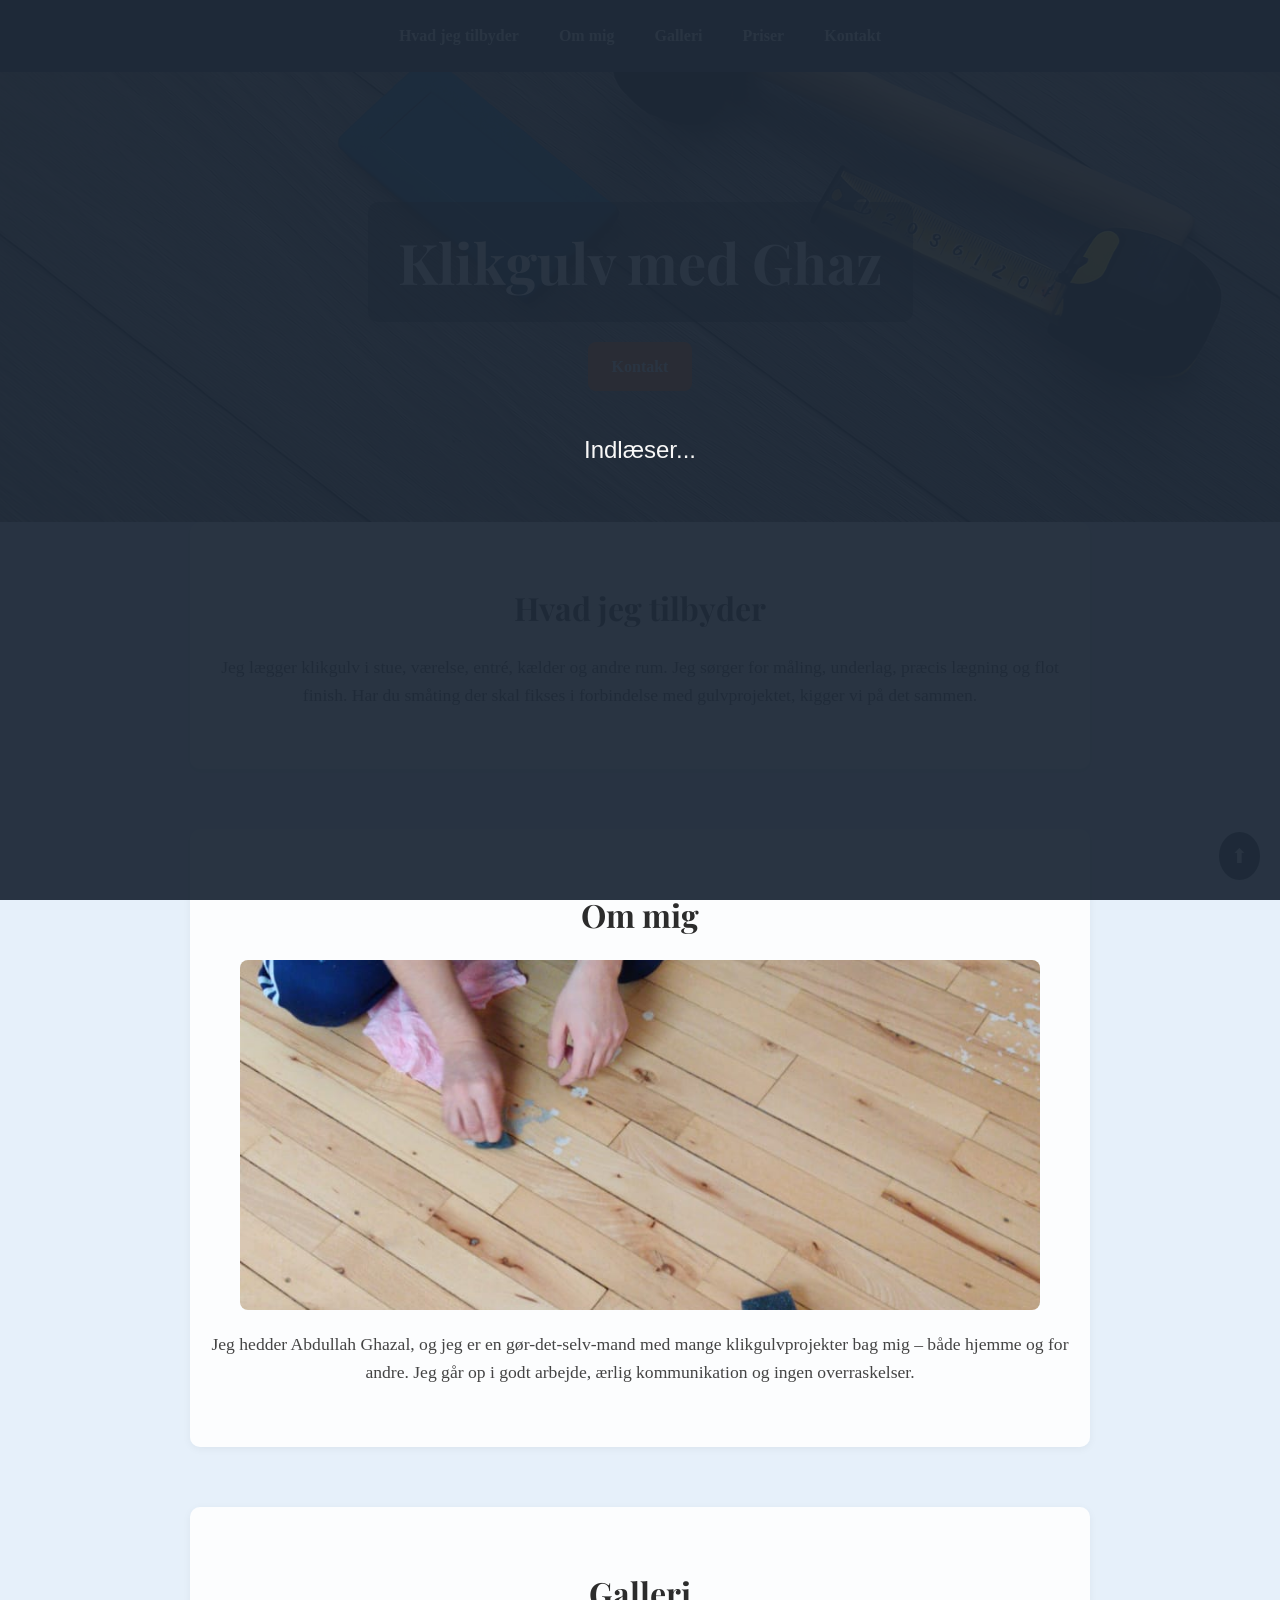
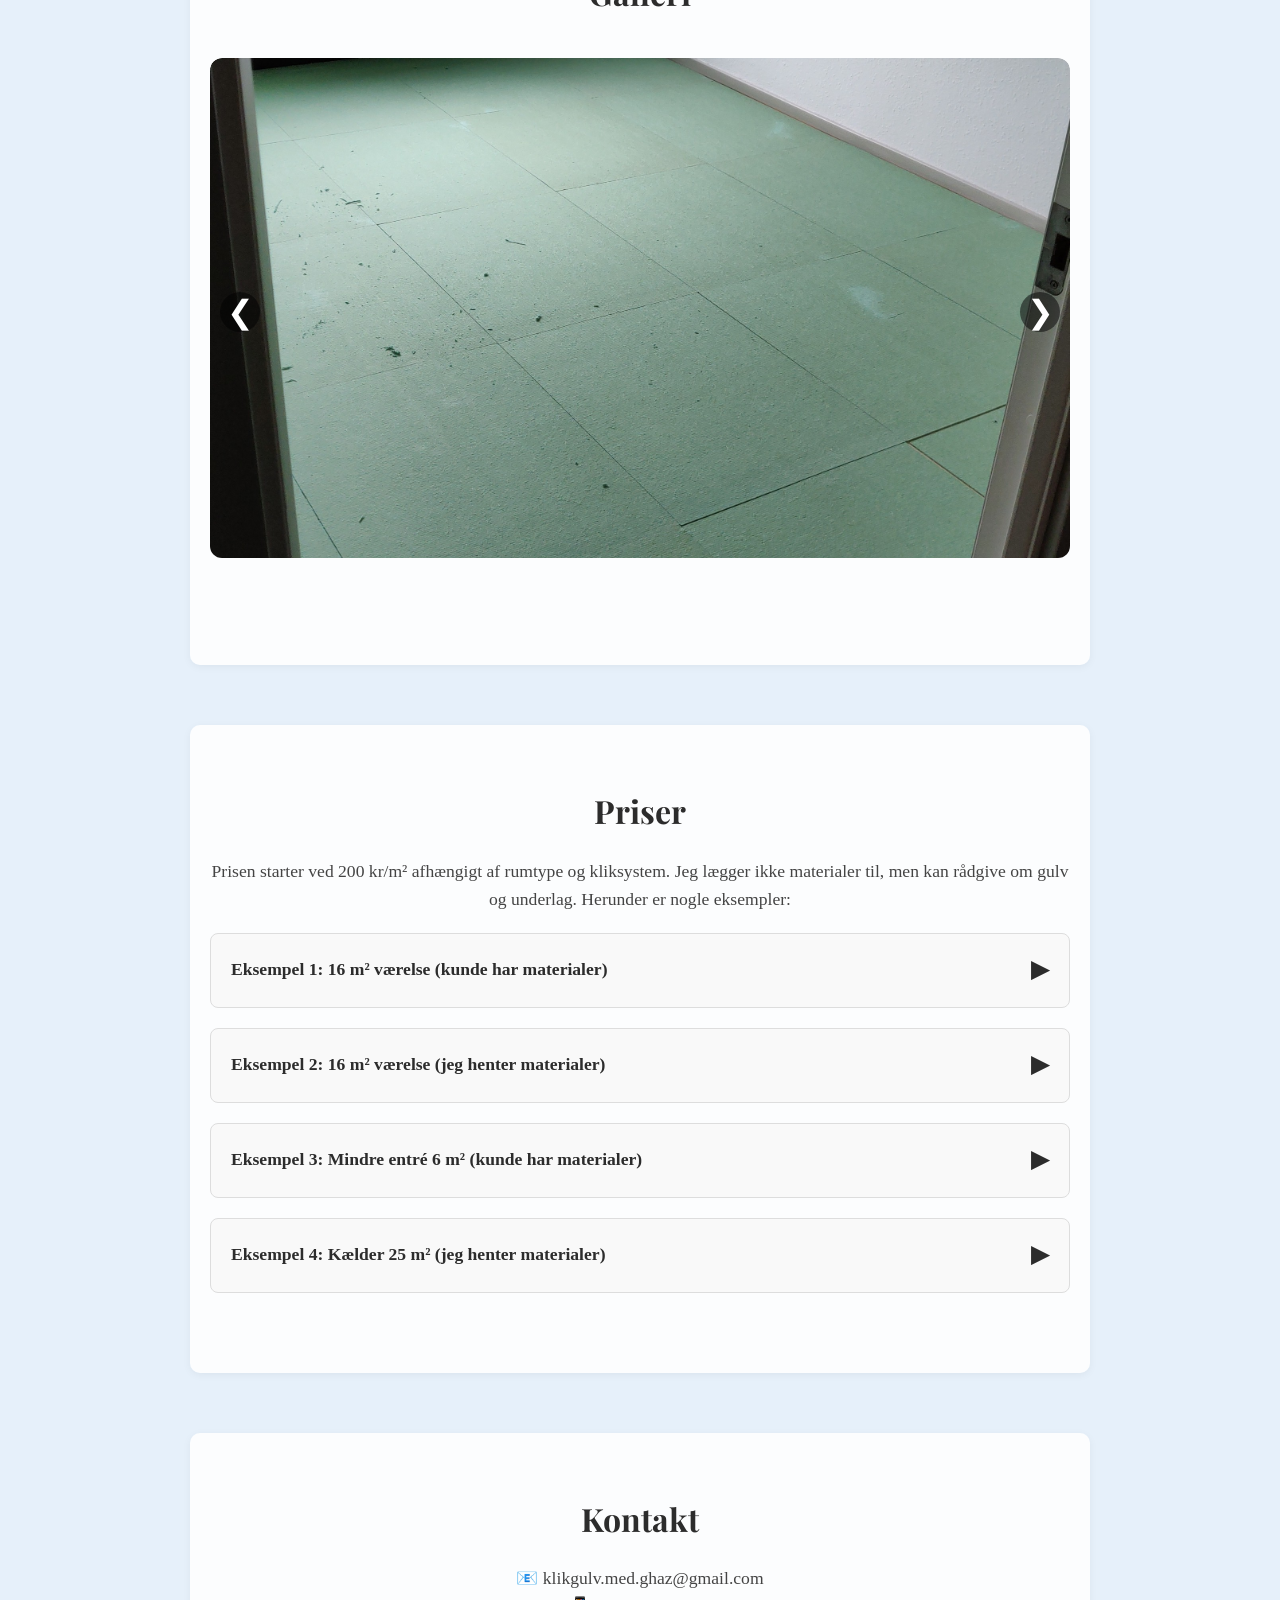
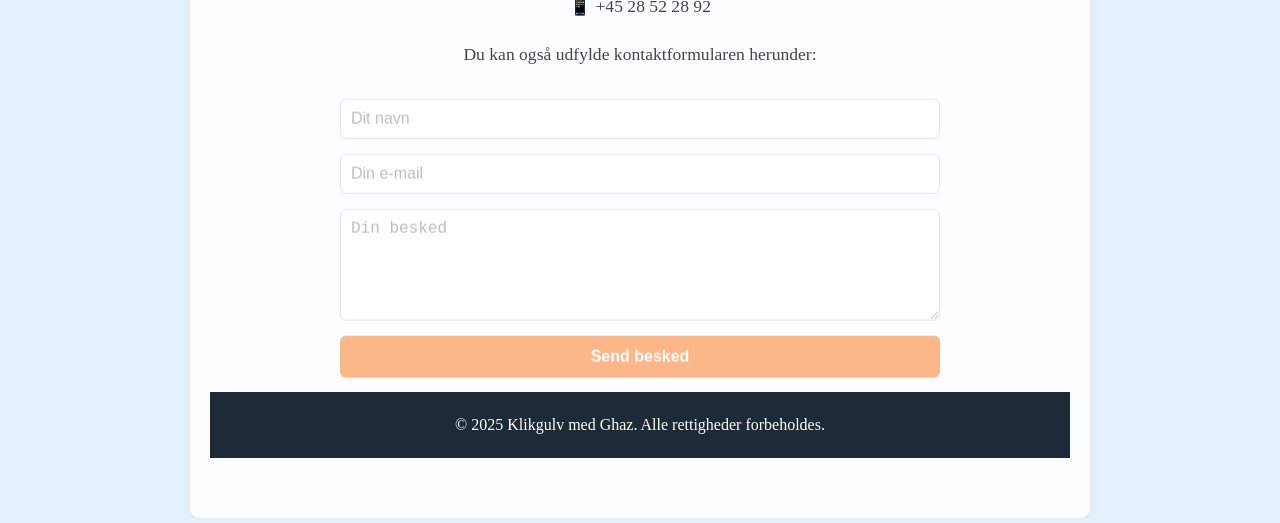
==== tak.html @ 60ba21ff "Update tak.html" ====
<!DOCTYPE html>
<html lang="da">
<head>
  <meta charset="UTF-8" />
  <meta name="viewport" content="width=device-width, initial-scale=1.0" />
  <meta name="description" content="Tak for din besked. Vi vender tilbage hurtigst muligt. Klikgulv med Ghaz – professionel gulvlægning.">
<meta name="robots" content="noindex, nofollow">
<meta property="og:title" content="Tak for din besked – Klikgulv med Ghaz">
<meta property="og:description" content="Vi vender tilbage hurtigst muligt.">
<meta property="og:type" content="website">
<meta property="og:image" content="https://ditdomæne.dk/Gulv/vartækt.jpg"> <!-- Opdater URL -->
<meta property="og:url" content="https://ditdomæne.dk/tak.html"> <!-- Opdater URL -->
  <link rel="icon" type="image/png" href="favicon.png">


  <title>Tak for din besked</title>
  
  <!-- Skrifttype og favicon (tilføj evt. din egen favicon) -->
  <link rel="icon" type="image/png" href="favicon.png" />
  <link rel="preconnect" href="https://fonts.googleapis.com" />
  <link rel="preconnect" href="https://fonts.gstatic.com" crossorigin />
  <link href="https://fonts.googleapis.com/css2?family=Inter:wght@400;700&display=swap" rel="stylesheet" />

  <style>
    * {
      margin: 0;
      padding: 0;
      box-sizing: border-box;
    }

    html {
      scroll-behavior: smooth;
    }

    body {
      background-color: #e6f0fa;
      color: #2c2c2c;
      font-family: 'Inter', sans-serif;
      line-height: 1.6;
      display: flex;
      flex-direction: column;
      min-height: 100vh;
      justify-content: center;
      align-items: center;
      text-align: center;
      padding: 40px 20px;
    }

    h1 {
      font-size: 2.5rem;
      margin-bottom: 20px;
      color: green;
    }

    p {
      font-size: 1.2rem;
      margin-bottom: 30px;
    }

    a.button {
      padding: 12px 24px;
      background-color: #ff6600;
      color: white;
      text-decoration: none;
      border-radius: 6px;
      font-weight: bold;
      transition: background 0.2s ease;
    }

    a.button:hover {
      background-color: #e65c00;
    }

    footer {
      margin-top: auto;
      font-size: 0.9rem;
      padding-top: 60px;
    }
    <style>
  /* ... eksisterende styles ... */

  @media (max-width: 600px) {
    h1 {
      font-size: 1.8rem;
    }

    p {
      font-size: 1rem;
    }

    a.button {
      font-size: 1rem;
      padding: 10px 20px;
    }

    body {
      padding: 20px;
    }
  }
</style>
  <meta http-equiv="refresh" content="5; url=index.html">

</head>
<body>

  <h1>Tak for din besked!</h1>
  <p>Jeg vender tilbage hurtigst muligt.</p>
  <a href="index.html" class="button">Tilbage til forsiden</a>

  <footer>
    &copy; 2025 Klikgulv med Ghaz. Alle rettigheder forbeholdes.
  </footer>
<p style="text-align: center; margin-top: 20px;">Du bliver sendt tilbage til forsiden om lidt...</p>

<script>
  setTimeout(() => {
    window.location.href = "index.html";
  }, 1000);
</script>

</body>
</html>

</body>
</html>
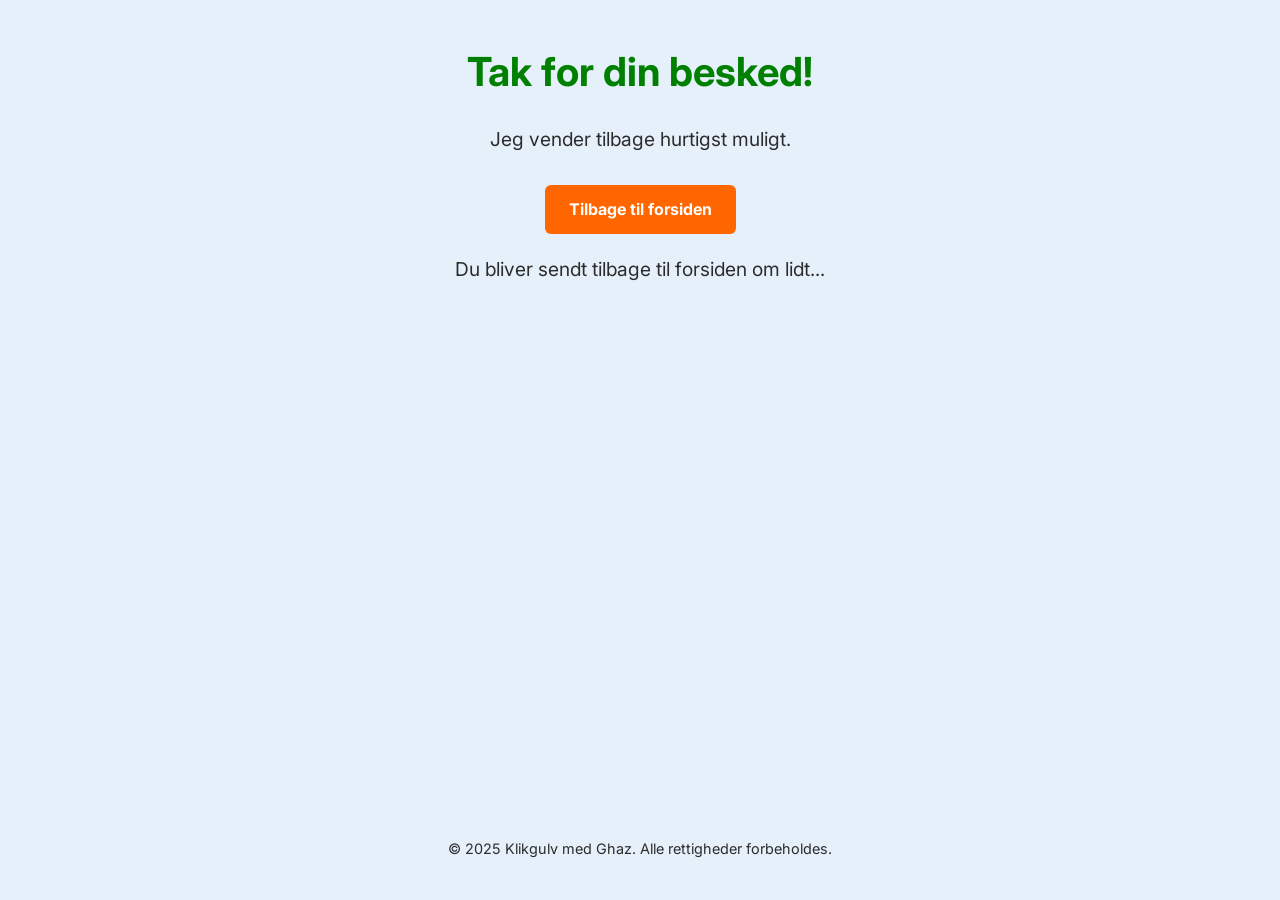
==== commit 512c0a21: "Update tak.html" ====
--- a/tak.html
+++ b/tak.html
@@ -4,18 +4,15 @@
   <meta charset="UTF-8" />
   <meta name="viewport" content="width=device-width, initial-scale=1.0" />
   <meta name="description" content="Tak for din besked. Vi vender tilbage hurtigst muligt. Klikgulv med Ghaz – professionel gulvlægning.">
-<meta name="robots" content="noindex, nofollow">
-<meta property="og:title" content="Tak for din besked – Klikgulv med Ghaz">
-<meta property="og:description" content="Vi vender tilbage hurtigst muligt.">
-<meta property="og:type" content="website">
-<meta property="og:image" content="https://ditdomæne.dk/Gulv/vartækt.jpg"> <!-- Opdater URL -->
-<meta property="og:url" content="https://ditdomæne.dk/tak.html"> <!-- Opdater URL -->
-  <link rel="icon" type="image/png" href="favicon.png">
-
+  <meta name="robots" content="noindex, nofollow">
+  <meta property="og:title" content="Tak for din besked – Klikgulv med Ghaz">
+  <meta property="og:description" content="Vi vender tilbage hurtigst muligt.">
+  <meta property="og:type" content="website">
+  <meta property="og:image" content="https://ditdomæne.dk/Gulv/vartækt.jpg"> <!-- Opdater URL -->
+  <meta property="og:url" content="https://ditdomæne.dk/tak.html">
+  <meta http-equiv="refresh" content="5; url=index.html">
 
   <title>Tak for din besked</title>
-  
-  <!-- Skrifttype og favicon (tilføj evt. din egen favicon) -->
   <link rel="icon" type="image/png" href="favicon.png" />
   <link rel="preconnect" href="https://fonts.googleapis.com" />
   <link rel="preconnect" href="https://fonts.gstatic.com" crossorigin />
@@ -76,30 +73,26 @@
       font-size: 0.9rem;
       padding-top: 60px;
     }
-    <style>
-  /* ... eksisterende styles ... */
 
-  @media (max-width: 600px) {
-    h1 {
-      font-size: 1.8rem;
+    @media (max-width: 600px) {
+      h1 {
+        font-size: 1.8rem;
+      }
+
+      p {
+        font-size: 1rem;
+      }
+
+      a.button {
+        font-size: 1rem;
+        padding: 10px 20px;
+      }
+
+      body {
+        padding: 20px;
+      }
     }
-
-    p {
-      font-size: 1rem;
-    }
-
-    a.button {
-      font-size: 1rem;
-      padding: 10px 20px;
-    }
-
-    body {
-      padding: 20px;
-    }
-  }
-</style>
-  <meta http-equiv="refresh" content="5; url=index.html">
-
+  </style>
 </head>
 <body>
 
@@ -107,19 +100,11 @@
   <p>Jeg vender tilbage hurtigst muligt.</p>
   <a href="index.html" class="button">Tilbage til forsiden</a>
 
+  <p style="text-align: center; margin-top: 20px;">Du bliver sendt tilbage til forsiden om lidt...</p>
+
   <footer>
     &copy; 2025 Klikgulv med Ghaz. Alle rettigheder forbeholdes.
   </footer>
-<p style="text-align: center; margin-top: 20px;">Du bliver sendt tilbage til forsiden om lidt...</p>
-
-<script>
-  setTimeout(() => {
-    window.location.href = "index.html";
-  }, 1000);
-</script>
 
 </body>
 </html>
-
-</body>
-</html>
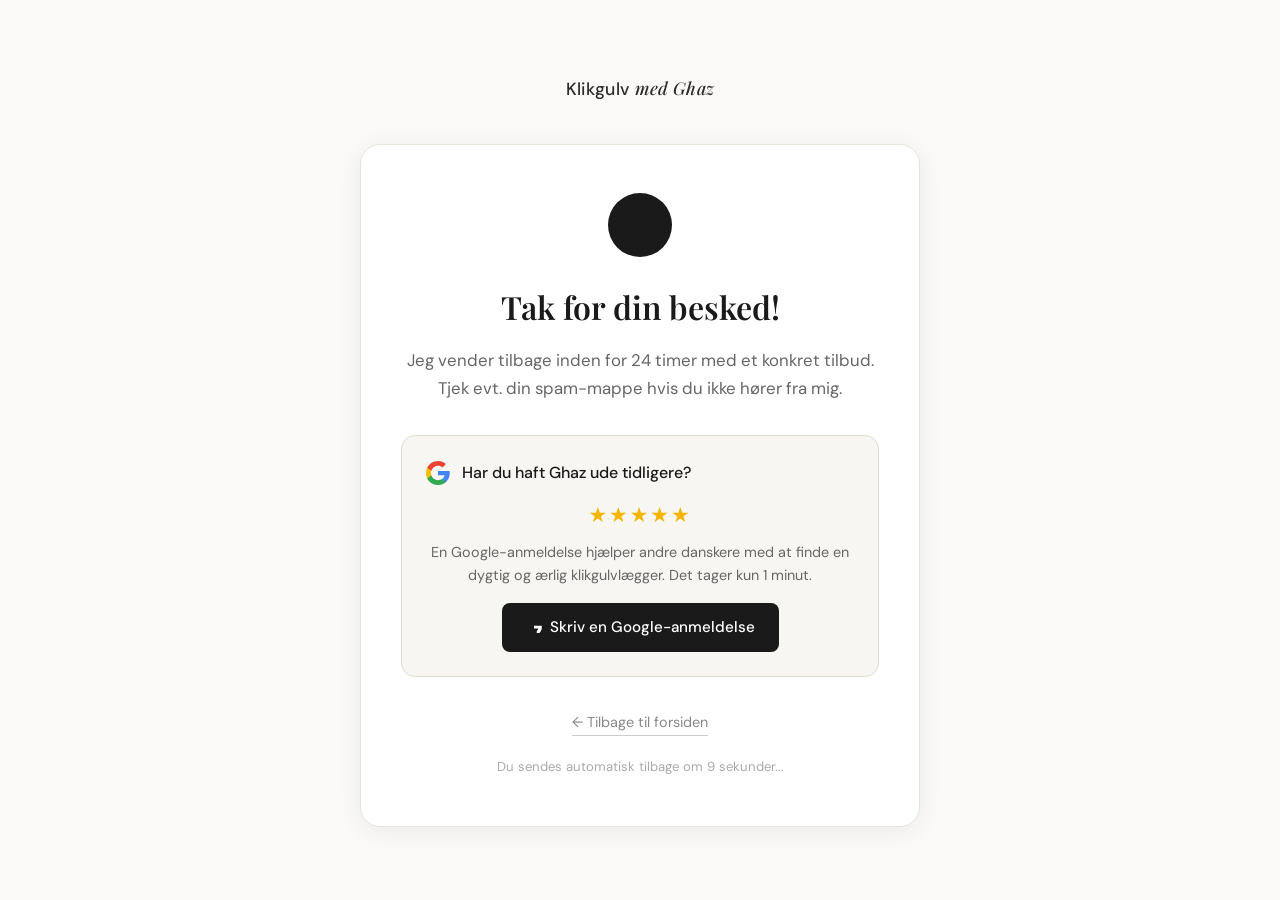
==== commit afc7d992: "Redesign tak.html med Google anmeldelse opfordring og matchende design" ====
--- a/tak.html
+++ b/tak.html
@@ -1,110 +1,192 @@
 <!DOCTYPE html>
 <html lang="da">
 <head>
-  <meta charset="UTF-8" />
-  <meta name="viewport" content="width=device-width, initial-scale=1.0" />
-  <meta name="description" content="Tak for din besked. Vi vender tilbage hurtigst muligt. Klikgulv med Ghaz – professionel gulvlægning.">
-  <meta name="robots" content="noindex, nofollow">
-  <meta property="og:title" content="Tak for din besked – Klikgulv med Ghaz">
-  <meta property="og:description" content="Vi vender tilbage hurtigst muligt.">
-  <meta property="og:type" content="website">
-  <meta property="og:image" content="https://ditdomæne.dk/Gulv/vartækt.jpg"> <!-- Opdater URL -->
-  <meta property="og:url" content="https://ditdomæne.dk/tak.html">
-  <meta http-equiv="refresh" content="5; url=index.html">
+<meta charset="UTF-8"/>
+<meta name="viewport" content="width=device-width, initial-scale=1.0"/>
+<meta name="description" content="Tak for din besked. Vi vender tilbage hurtigst muligt. Klikgulv med Ghaz – professionel gulvlægning.">
+<meta name="robots" content="noindex, nofollow">
+<title>Tak for din besked – Klikgulv med Ghaz</title>
+<link rel="icon" type="image/png" href="Gulv/logo-ikon.png"/>
+<link rel="preconnect" href="https://fonts.googleapis.com"/>
+<link rel="preconnect" href="https://fonts.gstatic.com" crossorigin/>
+<link href="https://fonts.googleapis.com/css2?family=Playfair+Display:ital,wght@0,600;1,400&family=DM+Sans:wght@300;400;500&display=swap" rel="stylesheet"/>
+<link rel="stylesheet" href="style.css"/>
+<style>
+  .tak-side {
+    min-height: 100vh;
+    display: flex;
+    flex-direction: column;
+    align-items: center;
+    justify-content: center;
+    text-align: center;
+    padding: 2rem 1.5rem;
+    background: var(--lys, #faf9f7);
+  }
+  .tak-logo {
+    font-family: 'DM Sans', sans-serif;
+    font-size: 1.1rem;
+    font-weight: 500;
+    margin-bottom: 2.5rem;
+    color: #2c2c2c;
+    letter-spacing: 0.02em;
+  }
+  .tak-logo span {
+    font-style: italic;
+    font-family: 'Playfair Display', serif;
+  }
+  .tak-kort {
+    background: #fff;
+    border: 1px solid #e8e4dc;
+    border-radius: 20px;
+    padding: 3rem 2.5rem;
+    max-width: 560px;
+    width: 100%;
+    box-shadow: 0 4px 24px rgba(0,0,0,0.06);
+  }
+  .tak-hak {
+    width: 64px;
+    height: 64px;
+    background: #1a1a1a;
+    border-radius: 50%;
+    display: flex;
+    align-items: center;
+    justify-content: center;
+    margin: 0 auto 1.5rem;
+    font-size: 1.8rem;
+  }
+  .tak-titel {
+    font-family: 'Playfair Display', serif;
+    font-size: 2rem;
+    font-weight: 600;
+    color: #1a1a1a;
+    margin-bottom: 0.75rem;
+  }
+  .tak-tekst {
+    font-family: 'DM Sans', sans-serif;
+    font-size: 1.05rem;
+    color: #666;
+    line-height: 1.7;
+    margin-bottom: 2rem;
+  }
 
-  <title>Tak for din besked</title>
-  <link rel="icon" type="image/png" href="favicon.png" />
-  <link rel="preconnect" href="https://fonts.googleapis.com" />
-  <link rel="preconnect" href="https://fonts.gstatic.com" crossorigin />
-  <link href="https://fonts.googleapis.com/css2?family=Inter:wght@400;700&display=swap" rel="stylesheet" />
+  /* Google anmeldelse boks */
+  .tak-anmeldelse {
+    background: #f8f6f2;
+    border: 1px solid #e0dbd0;
+    border-radius: 14px;
+    padding: 1.5rem;
+    margin-bottom: 2rem;
+  }
+  .tak-anmeldelse-header {
+    display: flex;
+    align-items: center;
+    gap: 0.75rem;
+    margin-bottom: 0.75rem;
+  }
+  .tak-anmeldelse-titel {
+    font-family: 'DM Sans', sans-serif;
+    font-weight: 500;
+    font-size: 1rem;
+    color: #1a1a1a;
+  }
+  .tak-anmeldelse-tekst {
+    font-family: 'DM Sans', sans-serif;
+    font-size: 0.9rem;
+    color: #666;
+    line-height: 1.6;
+    margin-bottom: 1rem;
+  }
+  .stjerner-tak {
+    color: #f4b400;
+    font-size: 1.3rem;
+    letter-spacing: 2px;
+    margin-bottom: 0.5rem;
+  }
+  .knap-google {
+    display: inline-flex;
+    align-items: center;
+    gap: 0.5rem;
+    background: #1a1a1a;
+    color: #fff;
+    text-decoration: none;
+    padding: 0.75rem 1.5rem;
+    border-radius: 8px;
+    font-family: 'DM Sans', sans-serif;
+    font-size: 0.95rem;
+    font-weight: 500;
+    transition: background 0.2s;
+  }
+  .knap-google:hover { background: #333; }
 
-  <style>
-    * {
-      margin: 0;
-      padding: 0;
-      box-sizing: border-box;
-    }
-
-    html {
-      scroll-behavior: smooth;
-    }
-
-    body {
-      background-color: #e6f0fa;
-      color: #2c2c2c;
-      font-family: 'Inter', sans-serif;
-      line-height: 1.6;
-      display: flex;
-      flex-direction: column;
-      min-height: 100vh;
-      justify-content: center;
-      align-items: center;
-      text-align: center;
-      padding: 40px 20px;
-    }
-
-    h1 {
-      font-size: 2.5rem;
-      margin-bottom: 20px;
-      color: green;
-    }
-
-    p {
-      font-size: 1.2rem;
-      margin-bottom: 30px;
-    }
-
-    a.button {
-      padding: 12px 24px;
-      background-color: #ff6600;
-      color: white;
-      text-decoration: none;
-      border-radius: 6px;
-      font-weight: bold;
-      transition: background 0.2s ease;
-    }
-
-    a.button:hover {
-      background-color: #e65c00;
-    }
-
-    footer {
-      margin-top: auto;
-      font-size: 0.9rem;
-      padding-top: 60px;
-    }
-
-    @media (max-width: 600px) {
-      h1 {
-        font-size: 1.8rem;
-      }
-
-      p {
-        font-size: 1rem;
-      }
-
-      a.button {
-        font-size: 1rem;
-        padding: 10px 20px;
-      }
-
-      body {
-        padding: 20px;
-      }
-    }
-  </style>
+  .tak-tilbage {
+    display: inline-block;
+    font-family: 'DM Sans', sans-serif;
+    font-size: 0.9rem;
+    color: #888;
+    text-decoration: none;
+    border-bottom: 1px solid #ccc;
+    padding-bottom: 1px;
+    transition: color 0.2s;
+  }
+  .tak-tilbage:hover { color: #1a1a1a; }
+  .tak-countdown {
+    font-family: 'DM Sans', sans-serif;
+    font-size: 0.82rem;
+    color: #aaa;
+    margin-top: 1.25rem;
+  }
+  @media (max-width: 600px) {
+    .tak-kort { padding: 2rem 1.25rem; }
+    .tak-titel { font-size: 1.6rem; }
+  }
+</style>
 </head>
 <body>
+<div class="tak-side">
+  <div class="tak-logo">Klikgulv <span>med Ghaz</span></div>
 
-  <h1>Tak for din besked!</h1>
-  <p>Jeg vender tilbage hurtigst muligt.</p>
-  <a href="index.html" class="button">Tilbage til forsiden</a>
+  <div class="tak-kort">
+    <div class="tak-hak">✓</div>
+    <h1 class="tak-titel">Tak for din besked!</h1>
+    <p class="tak-tekst">Jeg vender tilbage inden for 24 timer med et konkret tilbud. Tjek evt. din spam-mappe hvis du ikke hører fra mig.</p>
 
-  <p style="text-align: center; margin-top: 20px;">Du bliver sendt tilbage til forsiden om lidt...</p>
+    <!-- Google anmeldelse opfordring -->
+    <div class="tak-anmeldelse">
+      <div class="tak-anmeldelse-header">
+        <svg width="24" height="24" viewBox="0 0 48 48" xmlns="http://www.w3.org/2000/svg" aria-hidden="true">
+          <path fill="#4285F4" d="M47.5 24.6c0-1.6-.1-3.1-.4-4.6H24v8.7h13.2c-.6 3-2.3 5.5-4.9 7.2v6h7.9c4.6-4.3 7.3-10.6 7.3-17.3z"/>
+          <path fill="#34A853" d="M24 48c6.5 0 12-2.1 16-5.8l-7.9-6c-2.2 1.5-5 2.3-8.1 2.3-6.2 0-11.5-4.2-13.4-9.9H2.4v6.2C6.4 42.5 14.7 48 24 48z"/>
+          <path fill="#FBBC05" d="M10.6 28.6c-.5-1.5-.8-3-.8-4.6s.3-3.2.8-4.6v-6.2H2.4C.9 16.4 0 20.1 0 24s.9 7.6 2.4 10.8l8.2-6.2z"/>
+          <path fill="#EA4335" d="M24 9.5c3.5 0 6.6 1.2 9.1 3.5l6.8-6.8C35.9 2.4 30.4 0 24 0 14.7 0 6.4 5.5 2.4 13.2l8.2 6.2C12.5 13.7 17.8 9.5 24 9.5z"/>
+        </svg>
+        <div class="tak-anmeldelse-titel">Har du haft Ghaz ude tidligere?</div>
+      </div>
+      <div class="stjerner-tak" aria-hidden="true">★★★★★</div>
+      <p class="tak-anmeldelse-tekst">En Google-anmeldelse hjælper andre danskere med at finde en dygtig og ærlig klikgulvlægger. Det tager kun 1 minut.</p>
+      <a href="https://g.page/r/INDSÆT-DIN-GOOGLE-PLACE-ID-HER/review" target="_blank" rel="noopener" class="knap-google">
+        <svg width="16" height="16" viewBox="0 0 48 48" xmlns="http://www.w3.org/2000/svg" aria-hidden="true">
+          <path fill="#fff" d="M47.5 24.6c0-1.6-.1-3.1-.4-4.6H24v8.7h13.2c-.6 3-2.3 5.5-4.9 7.2v6h7.9c4.6-4.3 7.3-10.6 7.3-17.3z"/>
+        </svg>
+        Skriv en Google-anmeldelse
+      </a>
+    </div>
 
-  <footer>
-    &copy; 2025 Klikgulv med Ghaz. Alle rettigheder forbeholdes.
-  </footer>
+    <a href="/" class="tak-tilbage">← Tilbage til forsiden</a>
+    <p class="tak-countdown" id="countdown">Du sendes automatisk tilbage om 10 sekunder...</p>
+  </div>
+</div>
 
+<script>
+let sek = 10;
+const el = document.getElementById('countdown');
+const interval = setInterval(() => {
+  sek--;
+  el.textContent = 'Du sendes automatisk tilbage om ' + sek + ' sekunder...';
+  if (sek <= 0) {
+    clearInterval(interval);
+    window.location.href = '/';
+  }
+}, 1000);
+</script>
 </body>
 </html>
--- a/style.css
+++ b/style.css
@@ -0,0 +1,526 @@
+/* ================================================
+   KLIKGULV MED GHAZ — style.css
+   ================================================ */
+
+/* ── RESET & VARIABLER ── */
+*, *::before, *::after {
+  box-sizing: border-box;
+  margin: 0;
+  padding: 0;
+}
+
+html { scroll-behavior: smooth; }
+
+:root {
+  --oak:        #C8A96E;
+  --oak-lys:    #F5EDD8;
+  --oak-mid:    #B8924F;
+  --oak-mørk:   #7A5C2E;
+  --kul:        #1A1A1A;
+  --kul2:       #2C2C2A;
+  --grå:        #5A5A58;
+  --blød:       #F8F5F0;
+  --kant:       rgba(0, 0, 0, 0.09);
+  --serif:      'Playfair Display', Georgia, serif;
+  --sans:       'DM Sans', system-ui, sans-serif;
+  --radius:     2px;
+}
+
+body {
+  font-family: var(--sans);
+  color: var(--kul);
+  background: #fff;
+  line-height: 1.65;
+  font-weight: 400;
+  overflow-x: hidden;
+}
+
+img { display: block; max-width: 100%; }
+
+::-webkit-scrollbar { width: 5px; }
+::-webkit-scrollbar-track { background: var(--blød); }
+::-webkit-scrollbar-thumb { background: var(--oak); border-radius: 3px; }
+
+
+/* ════════════════════════════════
+   PRELOADER
+════════════════════════════════ */
+#loader {
+  position: fixed; inset: 0;
+  background: var(--kul);
+  display: flex; align-items: center; justify-content: center;
+  z-index: 3000;
+  transition: opacity .5s;
+}
+#loader-inner {
+  display: flex; flex-direction: column;
+  align-items: center; gap: 1rem;
+}
+#loader-inner img { height: 52px; opacity: .85; }
+#loader-inner span {
+  font-family: var(--serif);
+  font-size: .85rem;
+  color: rgba(255,255,255,.4);
+  letter-spacing: .14em;
+  text-transform: uppercase;
+}
+
+
+/* ════════════════════════════════
+   NAVIGATION
+════════════════════════════════ */
+nav {
+  position: fixed; top: 0; left: 0; right: 0;
+  z-index: 200;
+  height: 66px;
+  background: rgba(255,255,255,.97);
+  backdrop-filter: blur(10px);
+  border-bottom: 1px solid var(--kant);
+  display: flex; align-items: center; justify-content: space-between;
+  padding: 0 3rem;
+  transition: box-shadow .3s;
+}
+nav.scrolled { box-shadow: 0 2px 20px rgba(0,0,0,.07); }
+
+.nav-logo { display: flex; align-items: center; gap: .6rem; text-decoration: none; }
+.nav-logo img { height: 34px; width: auto; }
+.nav-logo-tekst { font-family: var(--serif); font-size: 1.05rem; font-weight: 600; color: var(--kul); }
+.nav-logo-tekst span { color: var(--oak-mid); }
+
+.nav-links { display: flex; align-items: center; gap: 2.25rem; list-style: none; }
+.nav-links a {
+  text-decoration: none;
+  font-size: .78rem; font-weight: 500;
+  color: var(--grå); letter-spacing: .07em; text-transform: uppercase;
+  transition: color .2s;
+}
+.nav-links a:hover { color: var(--kul); }
+
+.nav-cta {
+  background: var(--kul) !important;
+  color: #fff !important;
+  padding: .55rem 1.35rem !important;
+  border-radius: var(--radius);
+  transition: background .2s !important;
+}
+.nav-cta:hover { background: var(--oak-mørk) !important; }
+
+.hamburger {
+  display: none; flex-direction: column; gap: 5px;
+  cursor: pointer; padding: 4px; background: none; border: none;
+}
+.hamburger span { display: block; width: 22px; height: 1.5px; background: var(--kul); transition: all .3s; }
+.hamburger.open span:nth-child(1) { transform: rotate(45deg) translate(4.5px, 4.5px); }
+.hamburger.open span:nth-child(2) { opacity: 0; }
+.hamburger.open span:nth-child(3) { transform: rotate(-45deg) translate(4.5px, -4.5px); }
+
+.mobil-menu {
+  display: none; flex-direction: column;
+  position: fixed; top: 66px; left: 0; right: 0;
+  background: #fff; border-bottom: 1px solid var(--kant);
+  z-index: 199; padding: 1.5rem 2rem;
+}
+.mobil-menu.open { display: flex; }
+.mobil-menu a {
+  text-decoration: none; font-size: .9rem; font-weight: 500;
+  color: var(--kul); padding: .8rem 0;
+  border-bottom: 1px solid var(--kant); letter-spacing: .04em;
+}
+.mobil-menu a:last-child { border-bottom: none; }
+.mobil-menu a:hover { color: var(--oak-mørk); }
+
+
+/* ════════════════════════════════
+   HERO
+════════════════════════════════ */
+.hero {
+  margin-top: 66px;
+  min-height: calc(100vh - 66px);
+  display: grid; grid-template-columns: 1fr 1fr;
+}
+
+.hero-venstre {
+  display: flex; flex-direction: column; justify-content: center;
+  padding: 5rem 4.5rem 5rem 5rem;
+  background: var(--blød);
+}
+
+.øjenbryn {
+  display: flex; align-items: center; gap: .75rem;
+  font-size: .72rem; font-weight: 500;
+  letter-spacing: .15em; text-transform: uppercase;
+  color: var(--oak-mørk); margin-bottom: 1.5rem;
+}
+.øjenbryn::before {
+  content: ''; width: 2rem; height: 1px;
+  background: var(--oak); display: block; flex-shrink: 0;
+}
+
+.hero h1 {
+  font-family: var(--serif);
+  font-size: clamp(2.4rem, 3.8vw, 3.8rem);
+  font-weight: 600; line-height: 1.12;
+  color: var(--kul); margin-bottom: 1.5rem;
+}
+.hero h1 em { font-style: italic; color: var(--oak-mørk); font-weight: 400; }
+
+.hero-tekst {
+  font-size: 1.05rem; color: var(--grå);
+  max-width: 420px; margin-bottom: 2.5rem;
+  font-weight: 300; line-height: 1.75;
+}
+
+.hero-knapper { display: flex; align-items: center; gap: 1.25rem; flex-wrap: wrap; }
+
+.knap {
+  display: inline-block; text-decoration: none;
+  font-family: var(--sans); font-size: .8rem; font-weight: 500;
+  letter-spacing: .07em; text-transform: uppercase;
+  border-radius: var(--radius); transition: all .2s; cursor: pointer;
+}
+.knap-mørk {
+  background: var(--kul); color: #fff;
+  padding: .9rem 2rem; border: 1px solid var(--kul);
+}
+.knap-mørk:hover { background: var(--oak-mørk); border-color: var(--oak-mørk); }
+.knap-spøgelse {
+  background: transparent; color: var(--grå);
+  padding: .9rem 0; border: none; border-radius: 0;
+  display: flex; align-items: center; gap: .4rem;
+  border-bottom: 1px solid transparent;
+}
+.knap-spøgelse:hover { color: var(--kul); border-color: var(--kul); }
+
+.hero-stats {
+  display: flex; gap: 2.5rem;
+  margin-top: 3rem; padding-top: 2rem;
+  border-top: 1px solid var(--kant);
+}
+.stat-tal { font-family: var(--serif); font-size: 1.55rem; font-weight: 600; color: var(--kul); line-height: 1; margin-bottom: .3rem; }
+.stat-label { font-size: .7rem; font-weight: 500; letter-spacing: .1em; text-transform: uppercase; color: var(--grå); }
+
+.hero-højre { position: relative; overflow: hidden; background: var(--kul2); }
+.hero-højre img { width: 100%; height: 100%; object-fit: cover; opacity: .72; }
+.hero-caption { position: absolute; bottom: 2rem; left: 2rem; right: 2rem; }
+.hero-caption-tag { font-size: .68rem; letter-spacing: .15em; text-transform: uppercase; color: rgba(255,255,255,.55); margin-bottom: .25rem; }
+.hero-caption-titel { font-family: var(--serif); font-size: 1.1rem; font-style: italic; color: #fff; font-weight: 400; }
+
+
+/* ════════════════════════════════
+   TILLIDS-BJÆLKE
+════════════════════════════════ */
+.tillids-bjælke {
+  background: var(--kul);
+  padding: 1.2rem 3rem;
+  display: flex; align-items: center; justify-content: center;
+  gap: 2.5rem; flex-wrap: wrap;
+}
+.tillids-punkt { display: flex; align-items: center; gap: .55rem; font-size: .78rem; color: rgba(255,255,255,.6); letter-spacing: .04em; }
+.tillids-prik { width: 5px; height: 5px; background: var(--oak); border-radius: 50%; flex-shrink: 0; }
+
+
+/* ════════════════════════════════
+   FÆLLES SEKTION
+════════════════════════════════ */
+.sektion { padding: 6rem 5rem; }
+
+.sektion-øjenbryn {
+  display: flex; align-items: center; gap: .75rem;
+  font-size: .7rem; font-weight: 500;
+  letter-spacing: .14em; text-transform: uppercase;
+  color: var(--oak-mørk); margin-bottom: .75rem;
+}
+.sektion-øjenbryn::before { content: ''; width: 1.5rem; height: 1px; background: var(--oak); display: block; }
+
+.sektion-titel { font-family: var(--serif); font-size: clamp(1.7rem, 2.8vw, 2.4rem); font-weight: 600; color: var(--kul); line-height: 1.2; margin-bottom: .9rem; }
+.sektion-undertekst { font-size: 1rem; color: var(--grå); font-weight: 300; line-height: 1.75; margin-bottom: 3rem; }
+
+
+/* ════════════════════════════════
+   YDELSER
+════════════════════════════════ */
+.ydelser { background: #fff; }
+.ydelse-grid { display: grid; grid-template-columns: repeat(3, 1fr); border: 1px solid var(--kant); }
+.ydelse-kort {
+  padding: 2.5rem;
+  border-right: 1px solid var(--kant);
+  border-bottom: 1px solid var(--kant);
+  transition: background .25s;
+}
+.ydelse-kort:nth-child(3n) { border-right: none; }
+.ydelse-kort:nth-child(n+4) { border-bottom: none; }
+.ydelse-kort:hover { background: var(--blød); }
+.ydelse-ikon { width: 42px; height: 42px; background: var(--oak-lys); border-radius: var(--radius); display: flex; align-items: center; justify-content: center; font-size: 1.1rem; margin-bottom: 1.4rem; }
+.ydelse-kort h3 { font-family: var(--serif); font-size: 1.05rem; font-weight: 600; color: var(--kul); margin-bottom: .65rem; }
+.ydelse-kort p { font-size: .88rem; color: var(--grå); line-height: 1.7; font-weight: 300; }
+
+
+/* ════════════════════════════════
+   OM MIG
+════════════════════════════════ */
+.om-mig {
+  background: var(--kul);
+  display: grid; grid-template-columns: 5fr 6fr;
+  gap: 5rem; align-items: center; padding: 6rem 5rem;
+}
+.om-billede { position: relative; border-radius: var(--radius); overflow: hidden; aspect-ratio: 4/5; }
+.om-billede img { width: 100%; height: 100%; object-fit: cover; opacity: .82; }
+.om-badge { position: absolute; bottom: 1.5rem; left: 1.5rem; background: var(--oak); color: #fff; font-size: .72rem; font-weight: 500; letter-spacing: .1em; text-transform: uppercase; padding: .6rem 1.1rem; border-radius: var(--radius); }
+
+.om-mig .sektion-øjenbryn { color: var(--oak); }
+.om-mig .sektion-øjenbryn::before { background: var(--oak); }
+.om-mig .sektion-titel { color: #fff; }
+.om-mig .sektion-undertekst { color: rgba(255,255,255,.55); max-width: 100%; margin-bottom: 1.5rem; }
+.om-brødtekst { font-size: .95rem; color: rgba(255,255,255,.52); font-weight: 300; line-height: 1.75; margin-bottom: 2rem; }
+.om-citat { border-left: 2px solid var(--oak); padding-left: 1.25rem; margin-bottom: 2.5rem; font-family: var(--serif); font-size: 1.05rem; font-style: italic; color: rgba(255,255,255,.7); line-height: 1.65; }
+
+
+/* ════════════════════════════════
+   GALLERI — Carousel
+════════════════════════════════ */
+.galleri { background: var(--blød); }
+
+.carousel-wrapper {
+  position: relative;
+  overflow: hidden;
+  border-radius: var(--radius);
+  background: var(--kul2);
+}
+
+.carousel-track {
+  display: flex;
+  transition: transform 0.5s ease;
+}
+
+.carousel-slide {
+  height: 240px;
+  position: relative;
+  flex-shrink: 0;
+}
+
+.carousel-slide img {
+  width: 100%; height: 100%;
+  object-fit: cover; display: block;
+}
+
+.slide-label {
+  position: absolute;
+  bottom: 0.75rem; left: 0.75rem;
+  background: rgba(26,26,26,0.6);
+  color: #fff;
+  font-family: var(--serif);
+  font-style: italic;
+  font-size: 0.85rem;
+  padding: 0.3rem 0.75rem;
+  border-radius: var(--radius);
+}
+
+.carousel-knap {
+  position: absolute;
+  top: 50%; transform: translateY(-50%);
+  background: rgba(255,255,255,0.12);
+  border: none; color: #fff;
+  font-size: 1.2rem;
+  width: 38px; height: 38px;
+  border-radius: 50%;
+  cursor: pointer;
+  display: flex; align-items: center; justify-content: center;
+  transition: background 0.2s;
+  z-index: 10;
+}
+.carousel-knap:hover { background: rgba(255,255,255,0.28); }
+.carousel-knap.venstre { left: 0.6rem; }
+.carousel-knap.højre  { right: 0.6rem; }
+
+.carousel-prikker {
+  display: flex;
+  justify-content: center;
+  gap: 6px;
+  margin-top: 0.75rem;
+}
+.prik {
+  width: 5px; height: 5px;
+  border-radius: 50%;
+  background: transparent;
+  border: 1px solid var(--grå);
+  cursor: pointer;
+  transition: background 0.2s, transform 0.2s;
+}
+.prik.aktiv {
+  background: var(--oak);
+  border-color: var(--oak);
+  transform: scale(1.3);
+}
+
+@media (max-width: 768px) {
+  .carousel-slide { height: 220px; }
+  .carousel-knap { width: 32px; height: 32px; font-size: 1rem; }
+  .slide-label { font-size: 0.78rem; }
+}
+
+@media (max-width: 480px) {
+  .carousel-slide { height: 180px; }
+}
+
+
+/* ════════════════════════════════
+   PRISER
+════════════════════════════════ */
+.priser { background: #fff; }
+.pris-grid { display: grid; grid-template-columns: repeat(2, 1fr); border: 1px solid var(--kant); }
+.pris-kort { padding: 2.25rem 2.5rem; border-right: 1px solid var(--kant); border-bottom: 1px solid var(--kant); transition: background .2s; }
+.pris-kort:nth-child(2n) { border-right: none; }
+.pris-kort:nth-last-child(-n+2) { border-bottom: none; }
+.pris-kort:hover { background: var(--blød); }
+.pris-kort.fremhævet { background: var(--kul); color: #fff; }
+.pris-kort.fremhævet:hover { background: var(--kul2); }
+
+.pris-række { display: flex; justify-content: space-between; align-items: flex-start; gap: 1rem; margin-bottom: 1.25rem; }
+.pris-tag { font-size: .68rem; font-weight: 500; letter-spacing: .12em; text-transform: uppercase; color: var(--oak-mørk); margin-bottom: .3rem; }
+.pris-kort.fremhævet .pris-tag { color: var(--oak); }
+.pris-rum { font-family: var(--serif); font-size: 1.1rem; font-weight: 600; color: var(--kul); }
+.pris-kort.fremhævet .pris-rum { color: #fff; }
+.pris-beløb { font-family: var(--serif); font-size: 2rem; font-weight: 600; color: var(--kul); line-height: 1; text-align: right; }
+.pris-kort.fremhævet .pris-beløb { color: var(--oak); }
+.pris-note { font-size: .72rem; color: var(--grå); margin-top: .2rem; text-align: right; }
+.pris-kort.fremhævet .pris-note { color: rgba(255,255,255,.4); }
+.pris-linje { border: none; border-top: 1px solid var(--kant); margin-bottom: 1.1rem; }
+.pris-kort.fremhævet .pris-linje { border-color: rgba(255,255,255,.1); }
+.pris-inkluderet { display: flex; flex-direction: column; gap: .4rem; }
+.pris-punkt { display: flex; align-items: center; gap: .55rem; font-size: .85rem; color: var(--grå); font-weight: 300; }
+.pris-kort.fremhævet .pris-punkt { color: rgba(255,255,255,.62); }
+.pris-hak { width: 16px; height: 16px; border-radius: 50%; background: var(--oak-lys); display: inline-flex; align-items: center; justify-content: center; font-size: 9px; color: var(--oak-mørk); flex-shrink: 0; }
+.pris-kort.fremhævet .pris-hak { background: rgba(200,169,110,.18); color: var(--oak); }
+.pris-note-bund { border: 1px solid var(--kant); border-top: none; padding: 1.1rem 2.5rem; font-size: .82rem; color: var(--grå); font-weight: 300; background: var(--blød); }
+
+
+/* ════════════════════════════════
+   KONTAKT
+════════════════════════════════ */
+.kontakt { background: var(--blød); display: grid; grid-template-columns: 5fr 6fr; gap: 5rem; align-items: start; padding: 6rem 5rem; }
+
+.kontakt-detaljer { display: flex; flex-direction: column; }
+.kontakt-punkt { display: flex; align-items: flex-start; gap: 1rem; padding: 1.35rem 0; border-bottom: 1px solid var(--kant); }
+.kontakt-punkt:first-child { border-top: 1px solid var(--kant); }
+.kontakt-ikon { width: 38px; height: 38px; background: var(--oak-lys); border-radius: var(--radius); display: flex; align-items: center; justify-content: center; font-size: 1rem; flex-shrink: 0; }
+.kontakt-label { font-size: .68rem; font-weight: 500; letter-spacing: .1em; text-transform: uppercase; color: var(--grå); margin-bottom: .2rem; }
+.kontakt-værdi { font-size: .97rem; color: var(--kul); }
+.kontakt-værdi a { color: var(--kul); text-decoration: none; border-bottom: 1px solid var(--kant); transition: border-color .2s; }
+.kontakt-værdi a:hover { border-color: var(--oak); }
+
+.kontakt-løfte { margin-top: 2rem; background: var(--kul); padding: 1.75rem; border-radius: var(--radius); }
+.kontakt-løfte strong { font-family: var(--serif); font-size: 1.05rem; color: #fff; display: block; margin-bottom: .5rem; font-weight: 600; }
+.kontakt-løfte p { font-size: .88rem; color: rgba(255,255,255,.52); font-weight: 300; line-height: 1.65; }
+
+.kontakt-formular { display: flex; flex-direction: column; gap: 1rem; }
+.form-række { display: grid; grid-template-columns: 1fr 1fr; gap: 1rem; }
+.felt { display: flex; flex-direction: column; gap: .35rem; }
+.felt label { font-size: .7rem; font-weight: 500; letter-spacing: .1em; text-transform: uppercase; color: var(--grå); }
+.felt input, .felt textarea, .felt select {
+  font-family: var(--sans); font-size: .92rem; font-weight: 300;
+  color: var(--kul); background: #fff;
+  border: 1px solid var(--kant); border-radius: var(--radius);
+  padding: .8rem 1rem; outline: none;
+  transition: border-color .2s; width: 100%;
+}
+.felt input:focus, .felt textarea:focus, .felt select:focus { border-color: var(--oak); }
+.felt textarea { min-height: 130px; resize: vertical; }
+.felt select {
+  appearance: none;
+  background-image: url("data:image/svg+xml,%3Csvg xmlns='http://www.w3.org/2000/svg' width='12' height='8' viewBox='0 0 12 8'%3E%3Cpath d='M1 1l5 5 5-5' stroke='%235A5A58' stroke-width='1.5' fill='none' stroke-linecap='round'/%3E%3C/svg%3E");
+  background-repeat: no-repeat; background-position: right 1rem center;
+}
+.send-knap {
+  font-family: var(--sans); font-size: .82rem; font-weight: 500;
+  letter-spacing: .08em; text-transform: uppercase;
+  background: var(--kul); color: #fff; border: none;
+  padding: 1rem 2rem; border-radius: var(--radius);
+  cursor: pointer; transition: background .2s; width: 100%;
+}
+.send-knap:hover { background: var(--oak-mørk); }
+.send-knap:disabled { opacity: .6; cursor: not-allowed; }
+.form-note { font-size: .75rem; color: var(--grå); font-weight: 300; }
+#svar-besked { font-size: .85rem; text-align: center; opacity: 0; transition: opacity .4s; }
+#svar-besked.vis { opacity: 1; }
+
+
+/* ════════════════════════════════
+   FOOTER
+════════════════════════════════ */
+footer {
+  background: var(--kul); padding: 2rem 5rem;
+  display: flex; justify-content: space-between; align-items: center;
+  border-top: 1px solid rgba(255,255,255,.06);
+}
+.footer-logo { font-family: var(--serif); font-size: 1rem; font-weight: 600; color: #fff; }
+.footer-logo span { color: var(--oak); }
+footer p { font-size: .75rem; color: rgba(255,255,255,.35); }
+
+
+/* ════════════════════════════════
+   SCROLL-TIL-TOP
+════════════════════════════════ */
+.til-toppen {
+  position: fixed; bottom: 2rem; right: 2rem;
+  width: 42px; height: 42px;
+  background: var(--kul); color: #fff;
+  border: none; border-radius: 50%;
+  font-size: 1.1rem; cursor: pointer;
+  display: flex; align-items: center; justify-content: center;
+  opacity: 0; transform: translateY(10px);
+  transition: opacity .3s, transform .3s, background .2s;
+  z-index: 100;
+}
+.til-toppen.synlig { opacity: 1; transform: translateY(0); }
+.til-toppen:hover { background: var(--oak-mørk); }
+
+
+/* ════════════════════════════════
+   FADE-IN ANIMATION
+════════════════════════════════ */
+.fade-ind { opacity: 0; transform: translateY(18px); transition: opacity .6s ease, transform .6s ease; }
+.fade-ind.synlig { opacity: 1; transform: translateY(0); }
+
+
+/* ════════════════════════════════
+   RESPONSIVE
+════════════════════════════════ */
+@media (max-width: 1024px) {
+  .ydelse-grid { grid-template-columns: repeat(2, 1fr); }
+  .ydelse-kort:nth-child(3n) { border-right: 1px solid var(--kant); }
+  .ydelse-kort:nth-child(2n) { border-right: none; }
+
+}
+
+@media (max-width: 768px) {
+  nav { padding: 0 1.25rem; }
+  .nav-links { display: none; }
+  .hamburger { display: flex; }
+
+  .hero { grid-template-columns: 1fr; }
+  .hero-venstre { padding: 3.5rem 1.75rem; }
+  .hero-højre { height: 300px; }
+  .hero-stats { gap: 1.5rem; }
+
+  .tillids-bjælke { gap: 1.25rem; padding: 1rem 1.5rem; }
+
+  .sektion { padding: 4rem 1.75rem; }
+
+  .ydelse-grid { grid-template-columns: 1fr; }
+  .ydelse-kort { border-right: none !important; }
+  .ydelse-kort:nth-child(n+4) { border-bottom: 1px solid var(--kant); }
+  .ydelse-kort:last-child { border-bottom: none; }
+
+  .om-mig { grid-template-columns: 1fr; padding: 4rem 1.75rem; gap: 2.5rem; }
+  .om-billede { aspect-ratio: 3/2; }
+
+  .pris-grid { grid-template-columns: 1fr; }
+  .pris-kort { border-right: none !important; }
+  .pris-kort:nth-last-child(-n+2) { border-bottom: 1px solid var(--kant); }
+  .pris-kort:last-child { border-bottom: none; }
+
+  .kontakt { grid-template-columns: 1fr; padding: 4rem 1.75rem; gap: 3rem; }
+  .form-række { grid-template-columns: 1fr; }
+
+  footer { flex-direction: column; gap: .75rem; text-align: center; padding: 1.75rem 1.5rem; }
+}
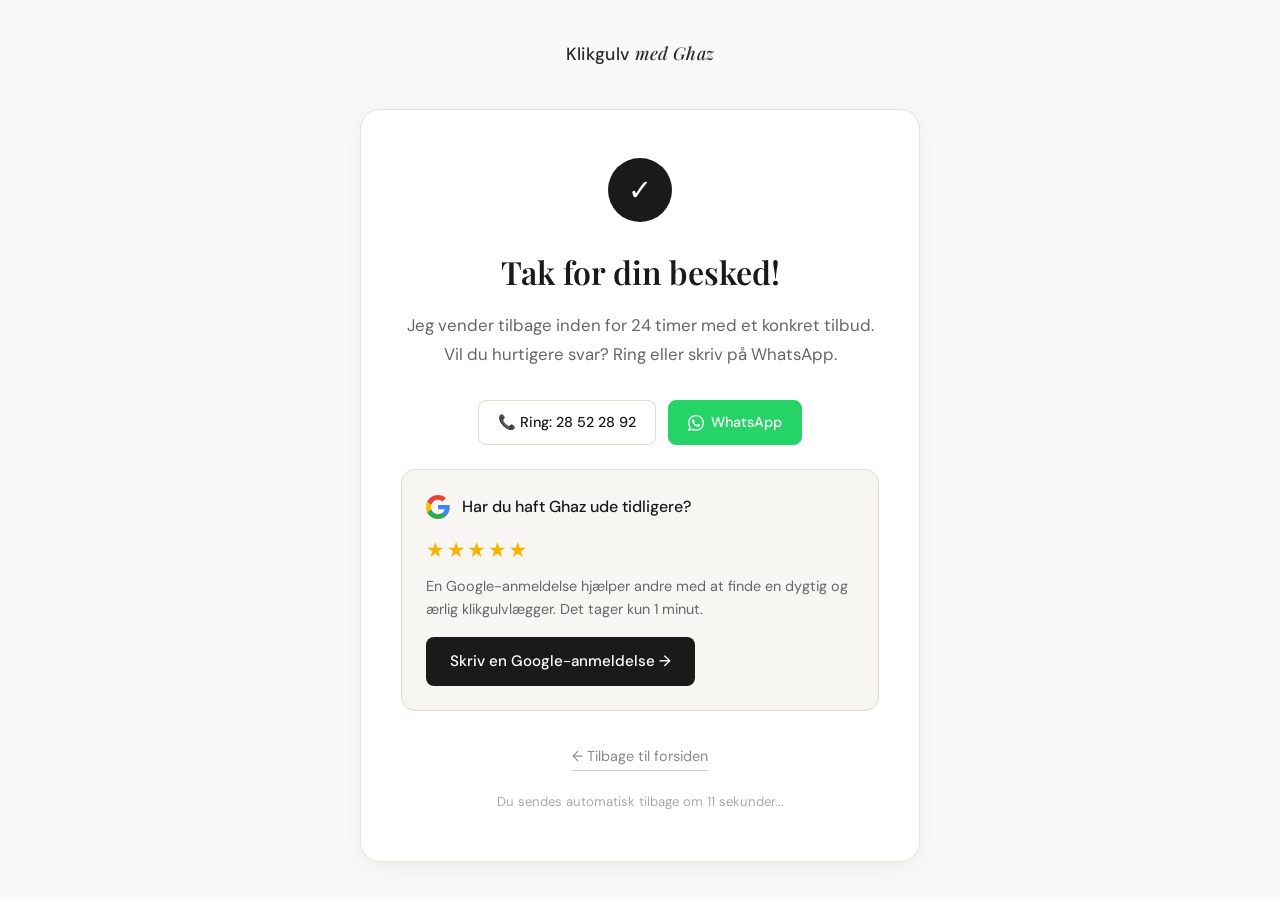
==== commit ccbc4f32: "Redesign tak.html med WhatsApp, telefon og Google anmeldelse" ====
--- a/tak.html
+++ b/tak.html
@@ -12,145 +12,163 @@
 <link href="https://fonts.googleapis.com/css2?family=Playfair+Display:ital,wght@0,600;1,400&family=DM+Sans:wght@300;400;500&display=swap" rel="stylesheet"/>
 <link rel="stylesheet" href="style.css"/>
 <style>
-  .tak-side {
-    min-height: 100vh;
-    display: flex;
-    flex-direction: column;
-    align-items: center;
-    justify-content: center;
-    text-align: center;
-    padding: 2rem 1.5rem;
-    background: var(--lys, #faf9f7);
-  }
-  .tak-logo {
-    font-family: 'DM Sans', sans-serif;
-    font-size: 1.1rem;
-    font-weight: 500;
-    margin-bottom: 2.5rem;
-    color: #2c2c2c;
-    letter-spacing: 0.02em;
-  }
-  .tak-logo span {
-    font-style: italic;
-    font-family: 'Playfair Display', serif;
-  }
-  .tak-kort {
-    background: #fff;
-    border: 1px solid #e8e4dc;
-    border-radius: 20px;
-    padding: 3rem 2.5rem;
-    max-width: 560px;
-    width: 100%;
-    box-shadow: 0 4px 24px rgba(0,0,0,0.06);
-  }
-  .tak-hak {
-    width: 64px;
-    height: 64px;
-    background: #1a1a1a;
-    border-radius: 50%;
-    display: flex;
-    align-items: center;
-    justify-content: center;
-    margin: 0 auto 1.5rem;
-    font-size: 1.8rem;
-  }
-  .tak-titel {
-    font-family: 'Playfair Display', serif;
-    font-size: 2rem;
-    font-weight: 600;
-    color: #1a1a1a;
-    margin-bottom: 0.75rem;
-  }
-  .tak-tekst {
-    font-family: 'DM Sans', sans-serif;
-    font-size: 1.05rem;
-    color: #666;
-    line-height: 1.7;
-    margin-bottom: 2rem;
-  }
-
-  /* Google anmeldelse boks */
-  .tak-anmeldelse {
-    background: #f8f6f2;
-    border: 1px solid #e0dbd0;
-    border-radius: 14px;
-    padding: 1.5rem;
-    margin-bottom: 2rem;
-  }
-  .tak-anmeldelse-header {
-    display: flex;
-    align-items: center;
-    gap: 0.75rem;
-    margin-bottom: 0.75rem;
-  }
-  .tak-anmeldelse-titel {
-    font-family: 'DM Sans', sans-serif;
-    font-weight: 500;
-    font-size: 1rem;
-    color: #1a1a1a;
-  }
-  .tak-anmeldelse-tekst {
-    font-family: 'DM Sans', sans-serif;
-    font-size: 0.9rem;
-    color: #666;
-    line-height: 1.6;
-    margin-bottom: 1rem;
-  }
-  .stjerner-tak {
-    color: #f4b400;
-    font-size: 1.3rem;
-    letter-spacing: 2px;
-    margin-bottom: 0.5rem;
-  }
-  .knap-google {
-    display: inline-flex;
-    align-items: center;
-    gap: 0.5rem;
-    background: #1a1a1a;
-    color: #fff;
-    text-decoration: none;
-    padding: 0.75rem 1.5rem;
-    border-radius: 8px;
-    font-family: 'DM Sans', sans-serif;
-    font-size: 0.95rem;
-    font-weight: 500;
-    transition: background 0.2s;
-  }
-  .knap-google:hover { background: #333; }
-
-  .tak-tilbage {
-    display: inline-block;
-    font-family: 'DM Sans', sans-serif;
-    font-size: 0.9rem;
-    color: #888;
-    text-decoration: none;
-    border-bottom: 1px solid #ccc;
-    padding-bottom: 1px;
-    transition: color 0.2s;
-  }
-  .tak-tilbage:hover { color: #1a1a1a; }
-  .tak-countdown {
-    font-family: 'DM Sans', sans-serif;
-    font-size: 0.82rem;
-    color: #aaa;
-    margin-top: 1.25rem;
-  }
-  @media (max-width: 600px) {
-    .tak-kort { padding: 2rem 1.25rem; }
-    .tak-titel { font-size: 1.6rem; }
-  }
+.tak-side {
+  min-height: 100vh;
+  display: flex;
+  flex-direction: column;
+  align-items: center;
+  justify-content: center;
+  text-align: center;
+  padding: 2rem 1.5rem;
+  background: #faf9f7;
+}
+.tak-logo {
+  font-family: 'DM Sans', sans-serif;
+  font-size: 1.1rem;
+  font-weight: 500;
+  margin-bottom: 2.5rem;
+  color: #2c2c2c;
+  letter-spacing: 0.02em;
+  text-decoration: none;
+}
+.tak-logo span { font-style: italic; font-family: 'Playfair Display', serif; }
+.tak-kort {
+  background: #fff;
+  border: 1px solid #e8e4dc;
+  border-radius: 20px;
+  padding: 3rem 2.5rem;
+  max-width: 560px;
+  width: 100%;
+  box-shadow: 0 4px 24px rgba(0,0,0,0.06);
+}
+.tak-hak {
+  width: 64px;
+  height: 64px;
+  background: #1a1a1a;
+  border-radius: 50%;
+  display: flex;
+  align-items: center;
+  justify-content: center;
+  margin: 0 auto 1.5rem;
+  font-size: 1.8rem;
+  color: #fff;
+}
+.tak-titel {
+  font-family: 'Playfair Display', serif;
+  font-size: 2rem;
+  font-weight: 600;
+  color: #1a1a1a;
+  margin-bottom: 0.75rem;
+}
+.tak-tekst {
+  font-family: 'DM Sans', sans-serif;
+  font-size: 1.05rem;
+  color: #666;
+  line-height: 1.7;
+  margin-bottom: 2rem;
+}
+.tak-anmeldelse {
+  background: #f8f6f2;
+  border: 1px solid #e0dbd0;
+  border-radius: 14px;
+  padding: 1.5rem;
+  margin-bottom: 2rem;
+  text-align: left;
+}
+.tak-anmeldelse-header {
+  display: flex;
+  align-items: center;
+  gap: 0.75rem;
+  margin-bottom: 0.75rem;
+}
+.tak-anmeldelse-titel {
+  font-family: 'DM Sans', sans-serif;
+  font-weight: 500;
+  font-size: 1rem;
+  color: #1a1a1a;
+}
+.tak-stjerner { color: #f4b400; font-size: 1.3rem; letter-spacing: 2px; margin-bottom: 0.5rem; }
+.tak-anmeldelse-tekst {
+  font-family: 'DM Sans', sans-serif;
+  font-size: 0.9rem;
+  color: #666;
+  line-height: 1.6;
+  margin-bottom: 1rem;
+}
+.knap-google {
+  display: inline-flex;
+  align-items: center;
+  gap: 0.5rem;
+  background: #1a1a1a;
+  color: #fff;
+  text-decoration: none;
+  padding: 0.75rem 1.5rem;
+  border-radius: 8px;
+  font-family: 'DM Sans', sans-serif;
+  font-size: 0.95rem;
+  font-weight: 500;
+  transition: background 0.2s;
+}
+.knap-google:hover { background: #333; }
+.tak-kontakt-valg {
+  display: flex;
+  gap: 0.75rem;
+  justify-content: center;
+  flex-wrap: wrap;
+  margin-bottom: 1.5rem;
+}
+.tak-kontakt-knap {
+  display: inline-flex;
+  align-items: center;
+  gap: 0.4rem;
+  padding: 0.6rem 1.2rem;
+  border-radius: 8px;
+  font-family: 'DM Sans', sans-serif;
+  font-size: 0.9rem;
+  font-weight: 500;
+  text-decoration: none;
+  border: 1px solid #e0dbd0;
+  color: #1a1a1a;
+  background: #fff;
+  transition: background 0.2s;
+}
+.tak-kontakt-knap:hover { background: #f8f6f2; }
+.tak-kontakt-knap.wa { background: #25D366; color: #fff; border-color: #25D366; }
+.tak-kontakt-knap.wa:hover { background: #1fb858; }
+.tak-tilbage {
+  display: inline-block;
+  font-family: 'DM Sans', sans-serif;
+  font-size: 0.9rem;
+  color: #888;
+  text-decoration: none;
+  border-bottom: 1px solid #ccc;
+  padding-bottom: 1px;
+  transition: color 0.2s;
+}
+.tak-tilbage:hover { color: #1a1a1a; }
+.tak-countdown { font-family: 'DM Sans', sans-serif; font-size: 0.82rem; color: #aaa; margin-top: 1.25rem; }
+@media (max-width: 600px) {
+  .tak-kort { padding: 2rem 1.25rem; }
+  .tak-titel { font-size: 1.6rem; }
+}
 </style>
 </head>
 <body>
 <div class="tak-side">
-  <div class="tak-logo">Klikgulv <span>med Ghaz</span></div>
-
+  <a href="/" class="tak-logo">Klikgulv <span>med Ghaz</span></a>
   <div class="tak-kort">
     <div class="tak-hak">✓</div>
     <h1 class="tak-titel">Tak for din besked!</h1>
-    <p class="tak-tekst">Jeg vender tilbage inden for 24 timer med et konkret tilbud. Tjek evt. din spam-mappe hvis du ikke hører fra mig.</p>
+    <p class="tak-tekst">Jeg vender tilbage inden for 24 timer med et konkret tilbud. Vil du hurtigere svar? Ring eller skriv på WhatsApp.</p>
 
-    <!-- Google anmeldelse opfordring -->
+    <div class="tak-kontakt-valg">
+      <a href="tel:+4528522892" class="tak-kontakt-knap">📞 Ring: 28 52 28 92</a>
+      <a href="https://wa.me/4528522892" target="_blank" rel="noopener" class="tak-kontakt-knap wa">
+        <svg xmlns="http://www.w3.org/2000/svg" width="16" height="16" viewBox="0 0 24 24" fill="white"><path d="M17.472 14.382c-.297-.149-1.758-.867-2.03-.967-.273-.099-.471-.148-.67.15-.197.297-.767.966-.94 1.164-.173.199-.347.223-.644.075-.297-.15-1.255-.463-2.39-1.475-.883-.788-1.48-1.761-1.653-2.059-.173-.297-.018-.458.13-.606.134-.133.298-.347.446-.52.149-.174.198-.298.298-.497.099-.198.05-.371-.025-.52-.075-.149-.669-1.612-.916-2.207-.242-.579-.487-.5-.669-.51-.173-.008-.371-.01-.57-.01-.198 0-.52.074-.792.372-.272.297-1.04 1.016-1.04 2.479 0 1.462 1.065 2.875 1.213 3.074.149.198 2.096 3.2 5.077 4.487.709.306 1.262.489 1.694.625.712.227 1.36.195 1.871.118.571-.085 1.758-.719 2.006-1.413.248-.694.248-1.289.173-1.413-.074-.124-.272-.198-.57-.347m-5.421 7.403h-.004a9.87 9.87 0 01-5.031-1.378l-.361-.214-3.741.982.998-3.648-.235-.374a9.86 9.86 0 01-1.51-5.26c.001-5.45 4.436-9.884 9.888-9.884 2.64 0 5.122 1.03 6.988 2.898a9.825 9.825 0 012.893 6.994c-.003 5.45-4.437 9.884-9.885 9.884m8.413-18.297A11.815 11.815 0 0012.05 0C5.495 0 .16 5.335.157 11.892c0 2.096.547 4.142 1.588 5.945L.057 24l6.305-1.654a11.882 11.882 0 005.683 1.448h.005c6.554 0 11.89-5.335 11.893-11.893a11.821 11.821 0 00-3.48-8.413z"/></svg>
+        WhatsApp
+      </a>
+    </div>
+
     <div class="tak-anmeldelse">
       <div class="tak-anmeldelse-header">
         <svg width="24" height="24" viewBox="0 0 48 48" xmlns="http://www.w3.org/2000/svg" aria-hidden="true">
@@ -161,31 +179,24 @@
         </svg>
         <div class="tak-anmeldelse-titel">Har du haft Ghaz ude tidligere?</div>
       </div>
-      <div class="stjerner-tak" aria-hidden="true">★★★★★</div>
-      <p class="tak-anmeldelse-tekst">En Google-anmeldelse hjælper andre danskere med at finde en dygtig og ærlig klikgulvlægger. Det tager kun 1 minut.</p>
-      <a href="https://g.page/r/INDSÆT-DIN-GOOGLE-PLACE-ID-HER/review" target="_blank" rel="noopener" class="knap-google">
-        <svg width="16" height="16" viewBox="0 0 48 48" xmlns="http://www.w3.org/2000/svg" aria-hidden="true">
-          <path fill="#fff" d="M47.5 24.6c0-1.6-.1-3.1-.4-4.6H24v8.7h13.2c-.6 3-2.3 5.5-4.9 7.2v6h7.9c4.6-4.3 7.3-10.6 7.3-17.3z"/>
-        </svg>
-        Skriv en Google-anmeldelse
+      <div class="tak-stjerner" aria-hidden="true">★★★★★</div>
+      <p class="tak-anmeldelse-tekst">En Google-anmeldelse hjælper andre med at finde en dygtig og ærlig klikgulvlægger. Det tager kun 1 minut.</p>
+      <a href="https://g.page/r/Ce_N8pX2Qk4KEAE/review" target="_blank" rel="noopener" class="knap-google">
+        Skriv en Google-anmeldelse &rarr;
       </a>
     </div>
 
     <a href="/" class="tak-tilbage">← Tilbage til forsiden</a>
-    <p class="tak-countdown" id="countdown">Du sendes automatisk tilbage om 10 sekunder...</p>
+    <p class="tak-countdown" id="countdown">Du sendes automatisk tilbage om 12 sekunder...</p>
   </div>
 </div>
-
 <script>
-let sek = 10;
+let sek = 12;
 const el = document.getElementById('countdown');
-const interval = setInterval(() => {
+const iv = setInterval(() => {
   sek--;
   el.textContent = 'Du sendes automatisk tilbage om ' + sek + ' sekunder...';
-  if (sek <= 0) {
-    clearInterval(interval);
-    window.location.href = '/';
-  }
+  if (sek <= 0) { clearInterval(iv); window.location.href = '/'; }
 }, 1000);
 </script>
 </body>
--- a/style.css
+++ b/style.css
@@ -524,3 +524,358 @@
 
   footer { flex-direction: column; gap: .75rem; text-align: center; padding: 1.75rem 1.5rem; }
 }
+
+
+/* ══════════════════════════════════════════
+   ANMELDELSER — tilføj dette til bunden af style.css
+   ══════════════════════════════════════════ */
+
+/* Sektion wrapper */
+.anmeldelser {
+  background: #faf9f7;
+}
+
+/* Grid med 3 kort */
+.anmeldelse-grid {
+  display: grid;
+  grid-template-columns: repeat(3, 1fr);
+  gap: 1.5rem;
+  margin-top: 3rem;
+  margin-bottom: 2.5rem;
+}
+
+@media (max-width: 900px) {
+  .anmeldelse-grid {
+    grid-template-columns: 1fr;
+    max-width: 500px;
+    margin-left: auto;
+    margin-right: auto;
+  }
+}
+
+/* Enkelt anmeldelseskort */
+.anmeldelse-kort {
+  background: #fff;
+  border: 1px solid #e8e4dc;
+  border-radius: 16px;
+  padding: 1.75rem;
+  display: flex;
+  flex-direction: column;
+  gap: 1rem;
+  transition: box-shadow 0.2s, transform 0.2s;
+}
+
+.anmeldelse-kort:hover {
+  box-shadow: 0 8px 32px rgba(0,0,0,0.08);
+  transform: translateY(-2px);
+}
+
+/* Stjerner */
+.stjerner {
+  color: #f4b400;
+  font-size: 1.15rem;
+  letter-spacing: 2px;
+}
+
+/* Citat-tekst */
+.anmeldelse-tekst {
+  font-size: 0.97rem;
+  line-height: 1.7;
+  color: #444;
+  flex: 1;
+  font-style: italic;
+}
+
+/* Forfatter */
+.anmeldelse-forfatter {
+  display: flex;
+  align-items: center;
+  gap: 0.75rem;
+  margin-top: 0.5rem;
+}
+
+.anmeldelse-initialer {
+  width: 40px;
+  height: 40px;
+  border-radius: 50%;
+  background: #1a1a1a;
+  color: #fff;
+  display: flex;
+  align-items: center;
+  justify-content: center;
+  font-size: 0.8rem;
+  font-weight: 500;
+  flex-shrink: 0;
+}
+
+.anmeldelse-navn {
+  font-weight: 500;
+  font-size: 0.9rem;
+  color: #1a1a1a;
+}
+
+.anmeldelse-sted {
+  font-size: 0.82rem;
+  color: #999;
+  margin-top: 1px;
+}
+
+/* Google anmeldelse CTA boks */
+.google-anmeldelse-boks {
+  background: #fff;
+  border: 1.5px solid #e0dbd0;
+  border-radius: 16px;
+  padding: 1.75rem 2rem;
+  display: flex;
+  align-items: center;
+  justify-content: space-between;
+  gap: 1.5rem;
+  max-width: 780px;
+  margin: 0 auto;
+}
+
+@media (max-width: 700px) {
+  .google-anmeldelse-boks {
+    flex-direction: column;
+    text-align: center;
+    padding: 1.5rem;
+  }
+}
+
+.google-anmeldelse-indhold {
+  display: flex;
+  align-items: flex-start;
+  gap: 1rem;
+}
+
+@media (max-width: 700px) {
+  .google-anmeldelse-indhold {
+    flex-direction: column;
+    align-items: center;
+  }
+}
+
+.google-ikon {
+  flex-shrink: 0;
+  margin-top: 2px;
+}
+
+.google-anmeldelse-titel {
+  font-weight: 500;
+  font-size: 1rem;
+  color: #1a1a1a;
+  margin-bottom: 0.3rem;
+}
+
+.google-anmeldelse-undertekst {
+  font-size: 0.88rem;
+  color: #777;
+  line-height: 1.6;
+}
+
+.google-knap {
+  white-space: nowrap;
+  flex-shrink: 0;
+}
+
+/* ══════════════════════════════════════════
+   TELEFON I NAV
+   ══════════════════════════════════════════ */
+.nav-telefon {
+  font-weight: 500;
+  color: inherit !important;
+  border: 1px solid currentColor;
+  padding: 0.3rem 0.8rem !important;
+  border-radius: 6px;
+  opacity: 0.75;
+  transition: opacity 0.2s;
+  font-size: 0.88rem !important;
+}
+.nav-telefon:hover { opacity: 1; }
+
+.mobil-telefon {
+  background: #1a1a1a;
+  color: #fff !important;
+  border-radius: 8px;
+  text-align: center;
+  margin: 0.25rem 0;
+}
+
+/* ══════════════════════════════════════════
+   ANMELDELSER
+   ══════════════════════════════════════════ */
+.anmeldelser { background: #faf9f7; }
+
+.anmeldelse-grid {
+  display: grid;
+  grid-template-columns: repeat(3, 1fr);
+  gap: 1.5rem;
+  margin-top: 3rem;
+  margin-bottom: 2.5rem;
+}
+@media (max-width: 900px) {
+  .anmeldelse-grid {
+    grid-template-columns: 1fr;
+    max-width: 500px;
+    margin-left: auto;
+    margin-right: auto;
+  }
+}
+
+.anmeldelse-kort {
+  background: #fff;
+  border: 1px solid #e8e4dc;
+  border-radius: 16px;
+  padding: 1.75rem;
+  display: flex;
+  flex-direction: column;
+  gap: 1rem;
+  transition: box-shadow 0.2s, transform 0.2s;
+}
+.anmeldelse-kort:hover {
+  box-shadow: 0 8px 32px rgba(0,0,0,0.08);
+  transform: translateY(-2px);
+}
+
+.stjerner { color: #f4b400; font-size: 1.15rem; letter-spacing: 2px; }
+
+.anmeldelse-tekst {
+  font-size: 0.97rem;
+  line-height: 1.7;
+  color: #444;
+  flex: 1;
+  font-style: italic;
+}
+
+.anmeldelse-forfatter {
+  display: flex;
+  align-items: center;
+  gap: 0.75rem;
+  margin-top: 0.5rem;
+}
+.anmeldelse-initialer {
+  width: 40px;
+  height: 40px;
+  border-radius: 50%;
+  background: #1a1a1a;
+  color: #fff;
+  display: flex;
+  align-items: center;
+  justify-content: center;
+  font-size: 0.8rem;
+  font-weight: 500;
+  flex-shrink: 0;
+}
+.anmeldelse-navn { font-weight: 500; font-size: 0.9rem; color: #1a1a1a; }
+.anmeldelse-sted { font-size: 0.82rem; color: #999; margin-top: 1px; }
+
+.google-anmeldelse-boks {
+  background: #fff;
+  border: 1.5px solid #e0dbd0;
+  border-radius: 16px;
+  padding: 1.75rem 2rem;
+  display: flex;
+  align-items: center;
+  justify-content: space-between;
+  gap: 1.5rem;
+  max-width: 780px;
+  margin: 0 auto;
+}
+@media (max-width: 700px) {
+  .google-anmeldelse-boks {
+    flex-direction: column;
+    text-align: center;
+    padding: 1.5rem;
+  }
+}
+.google-anmeldelse-indhold { display: flex; align-items: flex-start; gap: 1rem; }
+@media (max-width: 700px) {
+  .google-anmeldelse-indhold { flex-direction: column; align-items: center; }
+}
+.google-ikon { flex-shrink: 0; margin-top: 2px; }
+.google-anmeldelse-titel { font-weight: 500; font-size: 1rem; color: #1a1a1a; margin-bottom: 0.3rem; }
+.google-anmeldelse-undertekst { font-size: 0.88rem; color: #777; line-height: 1.6; }
+.google-knap { white-space: nowrap; flex-shrink: 0; }
+
+/* ══════════════════════════════════════════
+   FAQ
+   ══════════════════════════════════════════ */
+.faq-sektion { background: #fff; }
+
+.faq-liste {
+  max-width: 720px;
+  margin: 3rem auto 0;
+}
+
+.faq-punkt {
+  border-bottom: 1px solid #e8e4dc;
+}
+.faq-punkt:first-child { border-top: 1px solid #e8e4dc; }
+
+.faq-spørgsmål {
+  width: 100%;
+  background: none;
+  border: none;
+  padding: 1.25rem 0;
+  display: flex;
+  justify-content: space-between;
+  align-items: center;
+  cursor: pointer;
+  font-family: 'DM Sans', sans-serif;
+  font-size: 1rem;
+  font-weight: 500;
+  color: #1a1a1a;
+  text-align: left;
+  gap: 1rem;
+}
+.faq-spørgsmål:hover { color: #555; }
+
+.faq-pil {
+  font-size: 1.4rem;
+  transition: transform 0.25s;
+  flex-shrink: 0;
+  color: #999;
+  line-height: 1;
+}
+.faq-punkt.åben .faq-pil { transform: rotate(90deg); color: #1a1a1a; }
+
+.faq-svar {
+  max-height: 0;
+  overflow: hidden;
+  font-size: 0.97rem;
+  line-height: 1.75;
+  color: #555;
+  transition: max-height 0.3s ease, padding 0.3s ease;
+  padding: 0;
+}
+.faq-punkt.åben .faq-svar {
+  max-height: 300px;
+  padding-bottom: 1.25rem;
+}
+
+/* ══════════════════════════════════════════
+   WHATSAPP FLYDENDE KNAP
+   ══════════════════════════════════════════ */
+.whatsapp-knap {
+  position: fixed;
+  bottom: 5rem;
+  right: 1.5rem;
+  width: 56px;
+  height: 56px;
+  background: #25D366;
+  border-radius: 50%;
+  display: flex;
+  align-items: center;
+  justify-content: center;
+  box-shadow: 0 4px 16px rgba(37,211,102,0.4);
+  z-index: 999;
+  transition: transform 0.2s, box-shadow 0.2s;
+  text-decoration: none;
+}
+.whatsapp-knap:hover {
+  transform: scale(1.08);
+  box-shadow: 0 6px 24px rgba(37,211,102,0.5);
+}
+@media (max-width: 600px) {
+  .whatsapp-knap { bottom: 4.5rem; right: 1rem; width: 50px; height: 50px; }
+}
